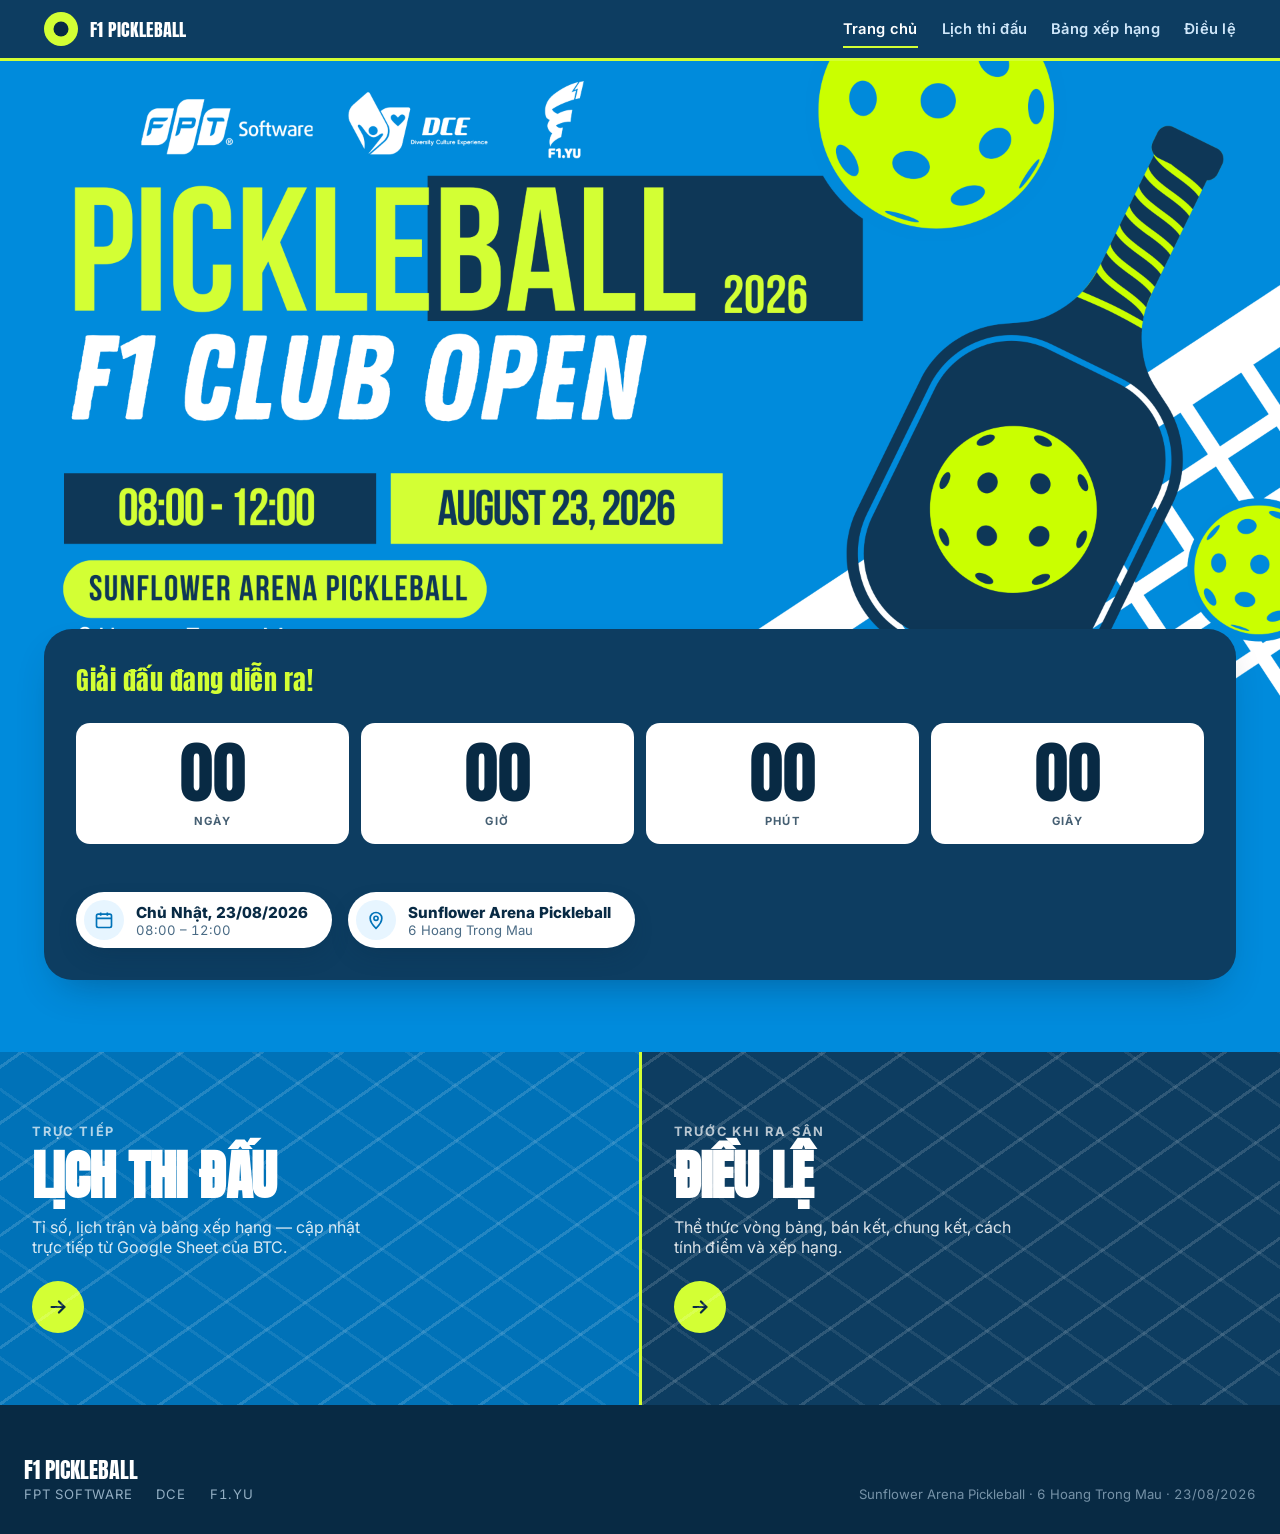
==== index.html @ dc8096a8 "Initial commit: Pickleball F1 Club Open 2026 site Static site with live schedule/standings pulled fr" ====
<!doctype html>
<html lang="vi">
<head>
<meta charset="UTF-8" />
<meta name="viewport" content="width=device-width, initial-scale=1" />
<title>Pickleball F1 Club Open 2026</title>
<meta name="description" content="Pickleball F1 Club Open 2026 — 23/08/2026, Sunflower Arena Pickleball. Xem lịch thi đấu, tỉ số trực tiếp và điều lệ giải đấu." />
<link rel="stylesheet" href="css/style.css" />
</head>
<body>
<!--
THESIS: The site is the poster's own scoreboard, not a brochure about it — extends the
poster's court grid, stenciled navy-on-lime type, and sky/navy/lime system.
OWN-WORLD: sky #008BDC, navy #0D3D61, lime #D3FF34, diagonal court texture, Anton display,
Inter body, tabular numerals on every score.
STORY: reader gets event + date + venue + countdown instantly, then one clear choice:
read the rules.
FIRST VIEWPORT: full-bleed real poster art, oversized navy-on-lime countdown block
overlapping it, venue pill row beneath.
FORM: sports-scoreboard system extending the pinned poster brief.
FINISH: unreviewed and undocumented is unfinished; this build ends with the finish
review, the verdict, DESIGN.md, and every shipping raster carrying its provenance.
-->

<header class="site-header">
  <div class="site-header__inner">
    <a class="brand" href="index.html">
      <span class="brand__mark">
        <svg viewBox="0 0 24 24" fill="currentColor"><circle cx="12" cy="12" r="9"/></svg>
      </span>
      F1 PICKLEBALL
    </a>
    <button class="nav__toggle" data-nav-toggle aria-expanded="false" aria-controls="site-nav" aria-label="Mở menu">
      <svg width="24" height="24" viewBox="0 0 24 24" fill="none" stroke="currentColor" stroke-width="2.2" stroke-linecap="round"><path d="M4 7h16M4 12h16M4 17h16"/></svg>
    </button>
    <nav class="nav" id="site-nav" aria-label="Điều hướng chính">
      <a class="nav__link" href="index.html" aria-current="page">Trang chủ</a>
      <a class="nav__link" href="schedule.html">Lịch thi đấu</a>
      <a class="nav__link" href="standings.html">Bảng xếp hạng</a>
      <a class="nav__link" href="rules.html">Điều lệ</a>
    </nav>
  </div>
</header>

<main>
  <section class="hero">
    <img class="hero__poster" src="assets/poster.png" alt="Poster Pickleball F1 Club Open 2026 — 23/08/2026, 08:00-12:00, Sunflower Arena Pickleball, 6 Hoang Trong Mau" />

    <div class="hero__below">
      <div class="countdown-block reveal" data-countdown>
        <div class="countdown-block__label" data-cd-label>Đếm ngược đến ngày thi đấu</div>
        <div class="countdown">
          <div class="countdown__unit"><div class="countdown__value" data-cd-days>00</div><div class="countdown__unit-label">Ngày</div></div>
          <div class="countdown__unit"><div class="countdown__value" data-cd-hours>00</div><div class="countdown__unit-label">Giờ</div></div>
          <div class="countdown__unit"><div class="countdown__value" data-cd-minutes>00</div><div class="countdown__unit-label">Phút</div></div>
          <div class="countdown__unit"><div class="countdown__value" data-cd-seconds>00</div><div class="countdown__unit-label">Giây</div></div>
        </div>

        <div class="event-facts">
          <div class="event-fact">
            <span class="event-fact__icon"><svg width="20" height="20" viewBox="0 0 24 24" fill="none" stroke="currentColor" stroke-width="2"><rect x="3" y="5" width="18" height="16" rx="2"/><path d="M8 3v4M16 3v4M3 10h18"/></svg></span>
            <span><div class="event-fact__title">Chủ Nhật, 23/08/2026</div><div class="event-fact__sub">08:00 – 12:00</div></span>
          </div>
          <div class="event-fact">
            <span class="event-fact__icon"><svg width="20" height="20" viewBox="0 0 24 24" fill="none" stroke="currentColor" stroke-width="2"><path d="M12 22s7-6.5 7-12a7 7 0 1 0-14 0c0 5.5 7 12 7 12Z"/><circle cx="12" cy="10" r="2.5"/></svg></span>
            <span><div class="event-fact__title">Sunflower Arena Pickleball</div><div class="event-fact__sub">6 Hoang Trong Mau</div></span>
          </div>
        </div>
      </div>
    </div>
  </section>

  <div class="split-band">
    <a class="split-tile split-tile--schedule court-texture" href="schedule.html">
      <div class="split-tile__eyebrow">Trực tiếp</div>
      <h2 class="split-tile__title">Lịch thi đấu</h2>
      <p class="split-tile__desc">Tỉ số, lịch trận và bảng xếp hạng — cập nhật trực tiếp từ Google Sheet của BTC.</p>
      <span class="split-tile__arrow"><svg width="22" height="22" viewBox="0 0 24 24" fill="none" stroke="currentColor" stroke-width="2.4" stroke-linecap="round"><path d="M5 12h14M13 6l6 6-6 6"/></svg></span>
    </a>
    <a class="split-tile split-tile--rules court-texture" href="rules.html">
      <div class="split-tile__eyebrow">Trước khi ra sân</div>
      <h2 class="split-tile__title">Điều lệ</h2>
      <p class="split-tile__desc">Thể thức vòng bảng, bán kết, chung kết, cách tính điểm và xếp hạng.</p>
      <span class="split-tile__arrow"><svg width="22" height="22" viewBox="0 0 24 24" fill="none" stroke="currentColor" stroke-width="2.4" stroke-linecap="round"><path d="M5 12h14M13 6l6 6-6 6"/></svg></span>
    </a>
  </div>
</main>

<footer class="site-footer">
  <div class="site-footer__inner">
    <div>
      <div class="site-footer__brand">F1 PICKLEBALL</div>
      <div class="site-footer__sponsors">
        <span>FPT Software</span>
        <span>DCE</span>
        <span>F1.YU</span>
      </div>
    </div>
    <div class="site-footer__meta">Sunflower Arena Pickleball · 6 Hoang Trong Mau · 23/08/2026</div>
  </div>
</footer>

<script src="js/nav.js"></script>
<script src="js/countdown.js"></script>
<script src="js/reveal.js"></script>
</body>
</html>
---- css/style.css ----
/*
  DESIGN CONTRACT
  THESIS: The site is the poster's own scoreboard, not a brochure about it — every page
  extends the poster's diagonal court grid, stenciled navy-on-lime type, and sky/navy/lime
  system instead of falling back to a generic event-landing card grid.
  OWN-WORLD: sky #008BDC fields, navy #0D3D61 panels/ink, lime #D3FF34 accent for scores,
  CTAs and rank highlights; diagonal court-line texture; condensed all-caps display type
  stenciled navy-on-lime like the poster's "BALL" treatment; Inter for body/data, tabular
  numerals on every score.
  STORY: visitor reads event + date + venue + countdown instantly, can read the real rules
  in plain structured language, can find their match and watch standings/bracket fill in.
  FIRST VIEWPORT: full-bleed sky hero built from the real poster art, oversized countdown
  block in navy-on-lime beneath it, venue pill, single primary CTA into the schedule.
  FORM: sports-scoreboard/court system extending the pinned poster brief (brand pinned by
  existing asset — no open world roll).
  FINISH: unreviewed and undocumented is unfinished; this build ends with the finish
  review, the verdict, DESIGN.md, and every shipping raster carrying its provenance.
*/

@import url('https://fonts.googleapis.com/css2?family=Anton&family=Inter:ital,wght@0,400;0,500;0,600;0,700;0,800;1,400&display=swap');

:root{
  /* ---- palette, sampled from poster.png ---- */
  --sky:        #008BDC;
  --sky-deep:   #0072B8;
  --navy:       #0D3D61;
  --navy-deep:  #082B4B;
  --navy-ink:   #082A44;
  --lime:       #D3FF34;
  --lime-deep:  #B8E01C;
  --white:      #FFFFFF;
  --sky-tint:   #E7F5FF;

  --ink-on-sky:  var(--navy-ink);
  --ink-on-navy: #CFE7FA;
  --ink-on-lime: var(--navy-ink);

  --danger: #FF5A5F;
  --win:    #37D67A;

  /* ---- type ---- */
  --font-display: 'Anton', 'Archivo Black', sans-serif;
  --font-body: 'Inter', system-ui, sans-serif;

  /* ---- scale ---- */
  --space-1: 0.25rem;
  --space-2: 0.5rem;
  --space-3: 0.75rem;
  --space-4: 1rem;
  --space-5: 1.5rem;
  --space-6: 2rem;
  --space-7: 3rem;
  --space-8: 4.5rem;
  --space-9: 7rem;

  --radius-s: 6px;
  --radius-m: 14px;
  --radius-l: 28px;

  --shadow-card: 0 18px 40px -18px rgba(8, 42, 68, 0.45);
  --shadow-pop:  0 10px 24px -8px rgba(8, 42, 68, 0.35);

  --ease-out-expo: cubic-bezier(0.16, 1, 0.3, 1);
}

*, *::before, *::after{ box-sizing: border-box; }
html{ scroll-behavior: smooth; overflow-x: hidden; }
body{
  margin: 0;
  font-family: var(--font-body);
  background: var(--sky);
  color: var(--ink-on-sky);
  -webkit-font-smoothing: antialiased;
  text-rendering: optimizeLegibility;
  overflow-x: hidden;
}
body{ font-variant-numeric: tabular-nums; }
img{ max-width: 100%; display: block; }
a{ color: inherit; }
h1,h2,h3,h4{ font-family: var(--font-display); text-transform: uppercase; letter-spacing: -0.01em; margin: 0; line-height: 1.08; }
p{ margin: 0; }
button, input{ font-family: inherit; }

::selection{ background: var(--lime); color: var(--navy-ink); }
:focus-visible{ outline: 3px solid var(--lime); outline-offset: 3px; border-radius: 4px; }

/* ---------------------------------- layout shell ---------------------------------- */
.site-header{
  position: sticky; top: 0; z-index: 40;
  background: var(--navy);
  border-bottom: 3px solid var(--lime);
}
.site-header__inner{
  max-width: 1240px; margin: 0 auto;
  display: flex; align-items: center; justify-content: space-between;
  padding: var(--space-3) var(--space-5);
  gap: var(--space-4);
}
.brand{
  display: flex; align-items: center; gap: var(--space-3);
  font-family: var(--font-display);
  color: var(--white);
  font-size: 1.15rem;
  letter-spacing: 0.01em;
  text-decoration: none;
}
.brand__mark{
  width: 34px; height: 34px; border-radius: 50%;
  background: var(--lime);
  display: grid; place-items: center;
  color: var(--navy-ink);
  font-size: 0.9rem;
}
.brand__mark svg{ width: 20px; height: 20px; }

.nav{ display: flex; align-items: center; gap: var(--space-5); }
.nav__link{
  color: var(--ink-on-navy);
  text-decoration: none;
  font-weight: 600;
  font-size: 0.92rem;
  letter-spacing: 0.02em;
  position: relative;
  padding: var(--space-2) 0;
}
.nav__link::after{
  content: ""; position: absolute; left: 0; right: 100%; bottom: -2px; height: 2px;
  background: var(--lime); transition: right 0.25s var(--ease-out-expo);
}
.nav__link:hover::after, .nav__link[aria-current="page"]::after{ right: 0; }
.nav__link[aria-current="page"]{ color: var(--white); }
.nav__admin{
  display: inline-flex; align-items: center; gap: var(--space-1);
  color: var(--lime);
  text-decoration: none;
  font-size: 0.82rem;
  font-weight: 700;
  letter-spacing: 0.04em;
  border: 1px solid rgba(211,255,52,0.4);
  padding: var(--space-1) var(--space-3);
  border-radius: 999px;
  background: rgba(211,255,52,0.06);
}
.nav__admin:hover{ background: rgba(211,255,52,0.16); }
.nav__toggle{
  display: none;
  background: transparent; border: none; color: var(--white); cursor: pointer;
  padding: var(--space-2); margin: calc(-1 * var(--space-2));
}
.nav__toggle svg{ display: block; }

.site-footer{
  background: var(--navy-ink);
  color: var(--ink-on-navy);
  padding: var(--space-7) var(--space-5) var(--space-6);
}
.site-footer__inner{
  max-width: 1240px; margin: 0 auto;
  display: flex; flex-wrap: wrap; gap: var(--space-6);
  justify-content: space-between;
  align-items: flex-end;
}
.site-footer__brand{ font-family: var(--font-display); color: var(--white); font-size: 1.4rem; }
.site-footer__sponsors{
  display: flex; gap: var(--space-5); flex-wrap: wrap;
  font-size: 0.82rem; letter-spacing: 0.06em; text-transform: uppercase;
  color: rgba(207,231,250,0.7);
}
.site-footer__meta{ font-size: 0.82rem; color: rgba(207,231,250,0.55); margin-top: var(--space-5); }

main{ display: block; }

/* ---------------------------------- court texture ---------------------------------- */
.court-texture{
  position: relative;
  overflow: hidden;
}
.court-texture::before{
  content: "";
  position: absolute; inset: -20% -10%;
  background-image: repeating-linear-gradient(
    -35deg,
    rgba(255,255,255,0.14) 0px, rgba(255,255,255,0.14) 3px,
    transparent 3px, transparent 46px
  );
  pointer-events: none;
}

/* ---------------------------------- buttons ---------------------------------- */
.btn{
  display: inline-flex; align-items: center; justify-content: center; gap: var(--space-2);
  font-family: var(--font-display);
  letter-spacing: 0.02em;
  font-size: 1rem;
  padding: var(--space-3) var(--space-6);
  border-radius: var(--radius-s);
  border: none;
  cursor: pointer;
  text-decoration: none;
  transition: transform 0.18s var(--ease-out-expo), box-shadow 0.18s var(--ease-out-expo), background 0.18s;
}
.btn:active{ transform: translateY(1px); }
.btn--lime{ background: var(--lime); color: var(--navy-ink); box-shadow: var(--shadow-pop); }
.btn--lime:hover{ background: var(--lime-deep); transform: translateY(-2px); box-shadow: 0 16px 28px -10px rgba(8,42,68,0.5); }
.btn--navy{ background: var(--navy); color: var(--white); }
.btn--navy:hover{ background: var(--navy-deep); transform: translateY(-2px); }
.btn--ghost{ background: transparent; color: var(--navy); border: 2px solid var(--navy); }
.btn--ghost:hover{ background: var(--navy); color: var(--white); }
.btn--sm{ padding: var(--space-2) var(--space-4); font-size: 0.85rem; }
.btn:disabled{ opacity: 0.4; cursor: not-allowed; transform: none !important; box-shadow: none !important; }

/* ---------------------------------- hero ---------------------------------- */
.hero{ background: var(--sky); padding-bottom: var(--space-8); }
.hero__poster{
  display: block; width: 100%;
}
.hero__below{
  max-width: 1240px; margin: 0 auto; padding: 0 var(--space-5);
  margin-top: calc(-1 * var(--space-8));
  position: relative; z-index: 5;
}

.countdown-block{
  background: var(--navy);
  border-radius: var(--radius-l);
  box-shadow: var(--shadow-card);
  padding: var(--space-6) var(--space-6);
  display: grid;
  gap: var(--space-5);
}
.countdown-block__label{
  color: var(--lime);
  font-family: var(--font-display);
  font-size: clamp(1.1rem, 2vw, 1.6rem);
  letter-spacing: 0.02em;
}
.countdown{
  display: grid;
  grid-template-columns: repeat(4, 1fr);
  gap: var(--space-3);
}
.countdown__unit{
  background: var(--lime);
  color: var(--navy-ink);
  border-radius: var(--radius-m);
  padding: var(--space-4) var(--space-2);
  text-align: center;
}
.countdown__value{
  font-family: var(--font-display);
  font-size: clamp(2.2rem, 6vw, 4.2rem);
  line-height: 1;
  font-variant-numeric: tabular-nums;
}
.countdown__unit-label{
  font-size: 0.7rem;
  letter-spacing: 0.12em;
  text-transform: uppercase;
  font-weight: 700;
  margin-top: var(--space-2);
  opacity: 0.75;
}
.countdown--done .countdown__unit{ background: var(--white); }

.event-facts{
  display: flex; flex-wrap: wrap; gap: var(--space-4);
  margin-top: var(--space-5);
}
.event-fact{
  display: flex; align-items: center; gap: var(--space-3);
  background: var(--white);
  border-radius: 999px;
  padding: var(--space-2) var(--space-5) var(--space-2) var(--space-2);
  box-shadow: var(--shadow-pop);
}
.event-fact__icon{
  width: 40px; height: 40px; border-radius: 50%;
  background: var(--sky-tint);
  color: var(--sky-deep);
  display: grid; place-items: center;
  flex-shrink: 0;
}
.event-fact__icon svg{ width: 20px; height: 20px; }
.event-fact__title{ font-weight: 800; font-size: 0.95rem; color: var(--navy-ink); }
.event-fact__sub{ font-size: 0.82rem; color: #4A6B85; }

/* ---------------------------------- split CTA band ---------------------------------- */
.split-band{
  display: grid; grid-template-columns: 1fr 1fr;
  gap: 3px;
  background: var(--lime);
}
.split-tile{
  position: relative;
  padding: var(--space-8) var(--space-6);
  min-height: 320px;
  display: flex; flex-direction: column; justify-content: flex-end;
  text-decoration: none;
  overflow: hidden;
  isolation: isolate;
}
.split-tile--rules{ background: var(--navy); color: var(--white); }
.split-tile--schedule{ background: var(--sky-deep); color: var(--white); }
.split-tile::after{
  content: "";
  position: absolute; inset: -20% -10%; z-index: -1;
  background-image: repeating-linear-gradient(35deg, rgba(255,255,255,0.08) 0 3px, transparent 3px 44px);
}
.split-tile__eyebrow{ font-size: 0.8rem; letter-spacing: 0.14em; text-transform: uppercase; opacity: 0.7; margin-bottom: var(--space-2); font-weight: 700; }
.split-tile__title{ font-size: clamp(2rem, 4.2vw, 3.4rem); }
.split-tile__desc{ font-family: var(--font-body); font-size: 1rem; opacity: 0.85; margin-top: var(--space-3); max-width: 34ch; }
.split-tile__arrow{
  margin-top: var(--space-5);
  width: 52px; height: 52px; border-radius: 50%;
  background: var(--lime); color: var(--navy-ink);
  display: grid; place-items: center;
  transition: transform 0.25s var(--ease-out-expo);
}
.split-tile:hover .split-tile__arrow{ transform: translateX(8px); }

/* ---------------------------------- generic section ---------------------------------- */
.section{ max-width: 1240px; margin: 0 auto; padding: var(--space-8) var(--space-5); }
.section--tight{ padding-top: var(--space-6); padding-bottom: var(--space-6); }
.section__kicker{ display:none; } /* kickers are refused; keep selector for legacy safety, unused */
.section-title{ font-size: clamp(1.8rem, 3.4vw, 2.8rem); color: var(--navy); }
.section-lede{ font-family: var(--font-body); font-size: 1.05rem; color: #3E5C74; max-width: 62ch; margin-top: var(--space-3); }

/* ---------------------------------- rules page ---------------------------------- */
.rules-hero{ background: var(--navy); color: var(--white); padding: var(--space-8) var(--space-5) var(--space-7); }
.rules-hero__inner{ max-width: 900px; margin: 0 auto; }
.rules-hero .section-title{ color: var(--white); }
.rules-hero .section-lede{ color: var(--ink-on-navy); }

.rules-body{ max-width: 760px; margin: 0 auto; padding: var(--space-7) var(--space-5) var(--space-9); background: var(--white); }
.rules-body h2{
  font-size: 1.5rem; color: var(--navy);
  margin-top: var(--space-8);
  padding-bottom: var(--space-3);
  border-bottom: 3px solid var(--lime);
}
.rules-body h2:first-child{ margin-top: 0; }
.rules-body ol, .rules-body ul{ padding-left: 1.3em; display: grid; gap: var(--space-3); margin: var(--space-5) 0 0; }
.rules-body li{ line-height: 1.6; font-size: 1.02rem; color: #253746; }
.rules-body li::marker{ color: var(--sky-deep); font-weight: 700; }
.rules-body strong{ color: var(--navy); }

.rule-callout{
  background: var(--navy);
  color: var(--white);
  border-radius: var(--radius-m);
  padding: var(--space-5) var(--space-6);
  margin: var(--space-6) 0;
  display: grid; gap: var(--space-2);
  position: relative;
}
.rule-callout::before{
  content: "";
  position: absolute; left: 0; top: var(--space-5); bottom: var(--space-5); width: 6px;
  background: var(--lime); border-radius: 4px;
}
.rule-callout p{ font-size: 1.05rem; line-height: 1.55; padding-left: var(--space-4); }
.rule-callout strong{ color: var(--lime); }

.format-grid{
  display: grid; grid-template-columns: repeat(2, 1fr); gap: var(--space-4);
  margin-top: var(--space-5);
}
.format-stat{
  background: var(--sky-tint);
  border-radius: var(--radius-m);
  padding: var(--space-5);
}
.format-stat__value{ font-family: var(--font-display); font-size: 1.9rem; color: var(--navy); }
.format-stat__label{ font-size: 0.85rem; color: #4A6B85; margin-top: var(--space-1); }

/* ---------------------------------- schedule page ---------------------------------- */
.schedule-hero{ background: var(--navy); padding: var(--space-7) var(--space-5) var(--space-6); }
.schedule-hero .section-title{ color: var(--white); }
.schedule-hero__inner{ max-width: 1240px; margin: 0 auto; }

.tabbar{
  display: flex;
  margin-top: var(--space-5);
  gap: var(--space-2);
  max-width: 100%;
  overflow-x: auto;
  -webkit-overflow-scrolling: touch;
}
.tabbar__btn{
  border: 1.5px solid rgba(255,255,255,0.18); background: transparent; color: var(--ink-on-navy);
  font-family: var(--font-display); letter-spacing: 0.02em;
  font-size: 0.95rem;
  white-space: nowrap; flex: 0 0 auto;
  padding: var(--space-3) var(--space-6);
  border-radius: 999px; cursor: pointer;
  transition: background 0.2s, color 0.2s, border-color 0.2s;
}
.tabbar__btn[aria-selected="true"]{ background: var(--lime); color: var(--navy-ink); border-color: var(--lime); }

.category-panel{ display: none; }
.category-panel[data-active="true"]{ display: block; }

.admin-strip{
  max-width: 1240px; margin: 0 auto; padding: var(--space-4) var(--space-5) 0;
  display: flex; justify-content: flex-end;
}
.admin-strip[hidden]{ display: none; }
.admin-pill{
  display: inline-flex; align-items: center; gap: var(--space-2);
  background: var(--lime); color: var(--navy-ink);
  border-radius: 999px; padding: var(--space-2) var(--space-4);
  font-size: 0.82rem; font-weight: 800; letter-spacing: 0.04em;
}
.admin-pill__dot{ width: 8px; height: 8px; border-radius: 50%; background: var(--win); }

.stage{ padding: var(--space-7) var(--space-5); max-width: 1240px; margin: 0 auto; }
.stage__head{ display: flex; align-items: baseline; justify-content: space-between; gap: var(--space-4); flex-wrap: wrap; margin-bottom: var(--space-5); }
.stage__title{ font-size: clamp(1.5rem, 2.6vw, 2.1rem); color: var(--navy); }
.stage__progress{ font-size: 0.9rem; color: #4A6B85; font-weight: 600; }

.round-group{ margin-top: var(--space-6); }
.round-group__label{
  font-family: var(--font-display);
  font-size: 0.95rem;
  color: var(--sky-deep);
  letter-spacing: 0.04em;
  margin-bottom: var(--space-3);
}
.match-list{ display: grid; gap: var(--space-3); grid-template-columns: 1fr; }
@media (min-width: 700px){
  .match-list{ grid-template-columns: repeat(2, 1fr); }
}

/* match card — stacked rows (mobile-first, matches PPA Tour results pattern) */
.match-card{
  background: var(--white);
  border-radius: var(--radius-m);
  padding: var(--space-4);
  box-shadow: 0 4px 16px -8px rgba(8,42,68,0.18);
  border: 2px solid transparent;
}
.match-card[data-status="completed"]{ border-color: rgba(211,255,52,0.55); }
.match-card__head{ display: flex; justify-content: flex-end; margin-bottom: var(--space-3); }
.match-card__badge{
  font-size: 0.7rem; font-weight: 800; letter-spacing: 0.03em;
  padding: 3px 10px; border-radius: 999px;
  background: #EEF3F7; color: #7C93A6;
}
.match-card__badge--completed{ background: rgba(55,214,122,0.16); color: #1D9C58; }
.match-card__badge--scheduled{ background: rgba(0,139,220,0.14); color: var(--sky-deep); }

.match-row{
  display: flex; align-items: center; gap: var(--space-3);
  padding: var(--space-2) var(--space-3);
  border-radius: var(--radius-s);
}
.match-row + .match-row{ margin-top: var(--space-1); }
.match-row--winner{ background: rgba(211,255,52,0.2); }
.match-row__badge{
  width: 30px; height: 30px; border-radius: 50%;
  background: var(--sky-tint); color: var(--sky-deep);
  display: grid; place-items: center; font-family: var(--font-display); font-size: 0.72rem;
  flex-shrink: 0;
}
.match-row__name{ flex: 1; min-width: 0; }
.match-row__code{ font-weight: 800; color: var(--navy-ink); font-size: 0.95rem; }
.match-row__players{ font-family: var(--font-body); font-weight: 600; font-size: 0.76rem; color: #7C93A6; margin-top: 1px; overflow-wrap: anywhere; }
.match-row__score{ flex-shrink: 0; }

.score-box{
  min-width: 2.5rem; height: 2.5rem; padding: 0 var(--space-2);
  display: inline-flex; align-items: center; justify-content: center;
  font-family: var(--font-body); font-weight: 800; font-size: 1.15rem;
  color: var(--navy-ink); font-variant-numeric: tabular-nums;
  background: var(--white);
  border: 1.5px solid #E2E8F0; border-radius: 10px;
  box-shadow: 0 1px 2px rgba(15,23,42,0.04);
}
.match-row--winner .score-box{ border-color: rgba(211,255,52,0.7); background: var(--white); }
.score-box--dash{ color: #CBD5E1; border-style: dashed; font-weight: 600; }

.match-card__foot{
  display: flex; align-items: center; gap: var(--space-2);
  margin-top: var(--space-3); padding-top: var(--space-3);
  border-top: 1px solid #EEF3F7;
  font-size: 0.78rem; color: #94A3B8; font-weight: 600;
}

.schedule-status{ font-size: 0.85rem; color: var(--ink-on-navy); margin-top: var(--space-3); }

/* search */
.schedule-search{
  display: flex; align-items: center; gap: var(--space-2);
  background: var(--white); border-radius: 999px;
  padding: var(--space-2) var(--space-4);
  margin-top: var(--space-5);
  max-width: 420px;
  box-shadow: var(--shadow-pop);
}
.schedule-search svg{ flex-shrink: 0; color: #94A3B8; }
.schedule-search input{
  border: none; outline: none; flex: 1; min-width: 0;
  font-family: var(--font-body); font-size: 0.95rem; color: var(--navy-ink);
  background: transparent;
}
.schedule-search input::placeholder{ color: #B9C9D6; }
.round-group[hidden]{ display: none; }
.match-card[hidden]{ display: none; }
.match-empty{
  text-align: center; padding: var(--space-8) var(--space-5);
  background: var(--white); border-radius: var(--radius-m);
  box-shadow: 0 4px 16px -8px rgba(8,42,68,0.18);
  margin-top: var(--space-4);
}
.match-empty[hidden]{ display: none; }
.match-empty__title{ font-family: var(--font-display); font-size: 1.1rem; color: var(--navy); text-transform: none; }
.match-empty__sub{ font-family: var(--font-body); font-size: 0.9rem; color: #7C93A6; margin-top: var(--space-2); }
.match-score-input{
  width: 3.25rem; height: 2.75rem; padding: 0 var(--space-1);
  text-align: center;
  font-family: var(--font-body); font-weight: 800; font-size: 1.3rem;
  color: var(--navy-ink); font-variant-numeric: tabular-nums;
  background: var(--white);
  border: 1.5px solid #E2E8F0; border-radius: 10px;
  box-shadow: 0 1px 2px rgba(15,23,42,0.04);
  transition: border-color 0.15s ease, box-shadow 0.15s ease;
  -moz-appearance: textfield;
}
.match-score-input::-webkit-outer-spin-button,
.match-score-input::-webkit-inner-spin-button{ -webkit-appearance: none; margin: 0; }
.match-score-input::placeholder{ color: #CBD5E1; font-weight: 700; }
.match-score-input:hover{ border-color: #CBD5E1; }
.match-score-input:focus{
  outline: none;
  border-color: var(--sky);
  box-shadow: 0 0 0 3px rgba(0,139,220,0.16), 0 1px 2px rgba(15,23,42,0.04);
}
.match-card__save{ grid-column: 1 / -1; justify-self: end; margin-top: var(--space-2); }

/* ranking board */
.table-scroll{
  width: 100%; overflow-x: auto; -webkit-overflow-scrolling: touch;
  border-radius: var(--radius-m); box-shadow: var(--shadow-card);
}
.ranking-table{
  width: 100%; min-width: 640px; border-collapse: collapse;
  background: var(--white);
}
.ranking-table th{
  text-align: left; font-size: 0.72rem; letter-spacing: 0.08em; text-transform: uppercase;
  color: #7C93A6; padding: var(--space-3) var(--space-4); background: var(--sky-tint);
}
.ranking-table td{ padding: var(--space-3) var(--space-4); border-top: 1px solid #EEF3F7; font-weight: 600; color: var(--navy-ink); }
.ranking-table tr[data-top4="true"] td{ background: rgba(211,255,52,0.16); }
.ranking-table tr[data-top4="true"] td:first-child{ position: relative; }
.rank-badge{
  display: inline-flex; align-items: center; justify-content: center;
  width: 26px; height: 26px; border-radius: 50%;
  font-family: var(--font-display); font-size: 0.85rem;
  background: #DCE7EF; color: #4A6B85;
}
tr[data-top4="true"] .rank-badge{ background: var(--navy); color: var(--lime); }
.tie-flag{
  display: inline-flex; align-items: center; gap: 4px;
  font-size: 0.72rem; font-weight: 800; color: #B8860B;
  background: #FFF6DD; border-radius: 999px; padding: 2px 8px; margin-left: var(--space-2);
}
.rr-hint{ font-size: 0.82rem; color: #7C93A6; margin-top: var(--space-3); }

/* bracket */
.bracket{ display: flex; gap: var(--space-6); align-items: center; overflow-x: auto; padding: var(--space-4) 0; }
.bracket__col{ display: flex; flex-direction: column; gap: var(--space-6); min-width: 220px; }
.bracket__col--final{ justify-content: center; }
.bracket-slot{
  background: var(--white); border-radius: var(--radius-s);
  box-shadow: 0 4px 14px -8px rgba(8,42,68,0.2);
  position: relative;
}
.bracket-slot__team{
  display: flex; justify-content: space-between; align-items: center;
  padding: var(--space-3) var(--space-4);
  font-weight: 700; font-size: 0.92rem; color: var(--navy-ink);
  border-bottom: 1px solid #EEF3F7;
}
.bracket-slot__team:last-child{ border-bottom: none; }
.bracket-slot__team[data-winner="true"]{ background: rgba(211,255,52,0.22); }
.bracket-slot__team[data-empty="true"]{ color: #B9C9D6; font-weight: 500; }
.bracket-slot__score{
  font-family: var(--font-body); font-weight: 800; font-variant-numeric: tabular-nums;
  color: var(--navy-ink);
  min-width: 2rem; height: 2rem; padding: 0 6px;
  display: inline-flex; align-items: center; justify-content: center;
  background: var(--sky-tint); border-radius: 8px; font-size: 0.95rem;
}
.bracket-connector{
  position: absolute; right: -1.5rem; top: 50%; width: 1.5rem; height: 2px; background: #CFE3F0;
}
.bracket__col--sf .bracket-slot::after{
  content: ""; position: absolute; right: -1.75rem; top: 50%; width: 1.75rem; height: 2px; background: #CFE3F0;
}
.bracket-title{ font-family: var(--font-display); font-size: 0.85rem; color: var(--sky-deep); letter-spacing: 0.04em; margin-bottom: var(--space-3); text-align: center; }
.bracket-champion{
  margin-top: var(--space-4);
  background: var(--navy); color: var(--white);
  border-radius: var(--radius-m); padding: var(--space-5);
  text-align: center;
}
.bracket-champion__label{ font-size: 0.8rem; color: var(--lime); letter-spacing: 0.08em; text-transform: uppercase; font-weight: 700; }
.bracket-champion__name{ font-family: var(--font-display); font-size: 1.6rem; margin-top: var(--space-2); }

.locked-note{
  display: flex; align-items: center; gap: var(--space-3);
  background: var(--sky-tint); border-radius: var(--radius-m);
  padding: var(--space-4) var(--space-5); color: #3E5C74; font-size: 0.92rem;
  margin-top: var(--space-4);
}
.locked-note svg{ flex-shrink: 0; color: var(--sky-deep); }

/* admin controls */
.admin-action{
  margin-top: var(--space-5);
  display: flex; align-items: center; gap: var(--space-4); flex-wrap: wrap;
  background: var(--navy); border-radius: var(--radius-m); padding: var(--space-5);
}
.admin-action__copy{ color: var(--ink-on-navy); font-size: 0.9rem; flex: 1; min-width: 220px; }
.admin-action__copy strong{ color: var(--white); }

/* ---------------------------------- login modal ---------------------------------- */
.modal-overlay{
  position: fixed; inset: 0; background: rgba(8,42,68,0.68);
  display: none; align-items: center; justify-content: center; z-index: 100;
  padding: var(--space-5);
}
.modal-overlay[data-open="true"]{ display: flex; }
.modal{
  background: var(--white); border-radius: var(--radius-l);
  width: 100%; max-width: 380px;
  padding: var(--space-6);
  box-shadow: var(--shadow-card);
  animation: modal-in 0.28s var(--ease-out-expo);
}
@keyframes modal-in{ from{ opacity: 0; transform: translateY(12px) scale(0.98); } to{ opacity: 1; transform: none; } }
.modal h2{ font-size: 1.5rem; color: var(--navy); }
.modal p{ color: #4A6B85; font-size: 0.9rem; margin-top: var(--space-2); }
.modal form{ margin-top: var(--space-5); display: grid; gap: var(--space-3); }
.modal label{ font-size: 0.82rem; font-weight: 700; color: var(--navy-ink); }
.modal input[type="password"]{
  width: 100%; padding: var(--space-3) var(--space-4);
  border: 2px solid #DCE7EF; border-radius: var(--radius-s);
  font-size: 1rem;
}
.modal input[type="password"]:focus{ border-color: var(--sky); }
.modal__error{ color: var(--danger); font-size: 0.85rem; font-weight: 600; display: none; }
.modal__error[data-show="true"]{ display: block; }
.modal__actions{ display: flex; gap: var(--space-3); margin-top: var(--space-2); }
.modal__close{
  position: absolute; top: var(--space-4); right: var(--space-4);
  background: none; border: none; cursor: pointer; color: #9AAEC0; padding: var(--space-2);
}
.modal{ position: relative; }

/* ---------------------------------- roster / players ---------------------------------- */
.roster-hero{ background: var(--navy); padding: var(--space-7) var(--space-5) var(--space-6); }
.roster-hero .section-title{ color: var(--white); }
.roster-hero__inner{ max-width: 1240px; margin: 0 auto; }

.pair-list{
  max-width: 1240px; margin: 0 auto; padding: var(--space-7) var(--space-5) var(--space-9);
  display: grid; grid-template-columns: repeat(auto-fill, minmax(340px, 1fr)); gap: var(--space-3);
}
.pair-row{
  background: var(--white);
  border-radius: var(--radius-m);
  padding: var(--space-3) var(--space-4);
  box-shadow: 0 4px 16px -8px rgba(8,42,68,0.18);
  display: flex; align-items: center; gap: var(--space-3);
}
.pair-row__avatars{ display: flex; flex-shrink: 0; }
.pair-row__avatars .player-avatar:last-child{ margin-left: -14px; border: 2px solid var(--white); }
.pair-row__body{ flex: 1; min-width: 0; }
.pair-row__names{ font-weight: 800; color: var(--navy-ink); font-size: 0.95rem; }
.pair-row__sep{ color: #B9C9D6; font-weight: 400; margin: 0 2px; }
.pair-row__seed{
  flex-shrink: 0;
  font-family: var(--font-display); font-size: 0.8rem; color: #7C93A6;
  background: var(--sky-tint); border-radius: 999px; padding: 3px 10px;
}

.player-card__top{ display: flex; align-items: center; gap: var(--space-4); }
.player-avatar{
  position: relative;
  width: 64px; height: 64px; border-radius: 50%; flex-shrink: 0;
  background: var(--sky-tint); color: var(--sky-deep);
  display: grid; place-items: center; overflow: hidden;
  font-family: var(--font-display); font-size: 1.3rem;
}
.player-avatar--sm{ width: 40px; height: 40px; font-size: 0.9rem; z-index: 1; }
.player-avatar--sm .player-avatar__upload{ font-size: 0.42rem; }
.player-avatar--partner{ background: #FFF6DD; color: #A97A00; z-index: 0; }
.player-avatar img{ width: 100%; height: 100%; object-fit: cover; }
.player-avatar__upload{
  position: absolute; inset: 0;
  background: rgba(8,42,68,0.72);
  color: var(--lime);
  display: flex; align-items: center; justify-content: center;
  font-size: 0.6rem; font-weight: 800; letter-spacing: 0.03em; text-transform: uppercase;
  text-align: center; line-height: 1.2; padding: var(--space-1);
  cursor: pointer; opacity: 0; transition: opacity 0.2s;
}
.player-avatar:hover .player-avatar__upload,
.player-avatar__upload:focus-within{ opacity: 1; }
.player-avatar__upload input{
  position: absolute; inset: 0; opacity: 0; cursor: pointer;
}
.player-card__name{ font-weight: 800; color: var(--navy-ink); font-size: 1rem; line-height: 1.3; }
.player-card__account{ font-size: 0.82rem; color: #7C93A6; margin-top: 2px; }
.player-card__meta{ display: flex; flex-wrap: wrap; gap: var(--space-2); }
.player-tag{
  display: inline-flex; align-items: center; gap: 4px;
  background: var(--sky-tint); color: var(--sky-deep);
  border-radius: 999px; padding: 3px 10px; font-size: 0.76rem; font-weight: 700;
}
.player-tag--partner{ background: #FFF6DD; color: #A97A00; }
.roster-empty{
  max-width: 1240px; margin: 0 auto; padding: var(--space-7) var(--space-5);
  color: var(--ink-on-sky);
}

/* ---------------------------------- utility ---------------------------------- */
.visually-hidden{
  position: absolute; width: 1px; height: 1px; overflow: hidden;
  clip: rect(0,0,0,0); white-space: nowrap;
}
.reveal{ opacity: 0; transform: translateY(18px); transition: opacity 0.6s var(--ease-out-expo), transform 0.6s var(--ease-out-expo); }
.reveal[data-visible="true"]{ opacity: 1; transform: none; }
@media (prefers-reduced-motion: reduce){
  .reveal{ opacity: 1; transform: none; transition: none; }
}

/* ---------------------------------- responsive ---------------------------------- */
@media (max-width: 860px){
  .nav__toggle{ display: inline-flex; }
  .nav{
    display: none;
    position: absolute; top: 100%; left: 0; right: 0;
    flex-direction: column; align-items: stretch;
    gap: var(--space-1);
    background: var(--navy);
    border-bottom: 3px solid var(--lime);
    box-shadow: var(--shadow-card);
    padding: var(--space-3) var(--space-5) var(--space-5);
  }
  .nav[data-open="true"]{ display: flex; }
  .nav__link{ padding: var(--space-3) 0; border-bottom: 1px solid rgba(255,255,255,0.08); }
  .nav__link::after{ display: none; }
  .nav__admin{ align-self: flex-start; margin-top: var(--space-3); }
  .split-band{ grid-template-columns: 1fr; }
  .format-grid{ grid-template-columns: 1fr; }
  .countdown{ grid-template-columns: repeat(2, 1fr); }
  .event-facts{ flex-direction: column; align-items: stretch; }
  .site-footer__inner{ flex-direction: column; align-items: flex-start; }
}
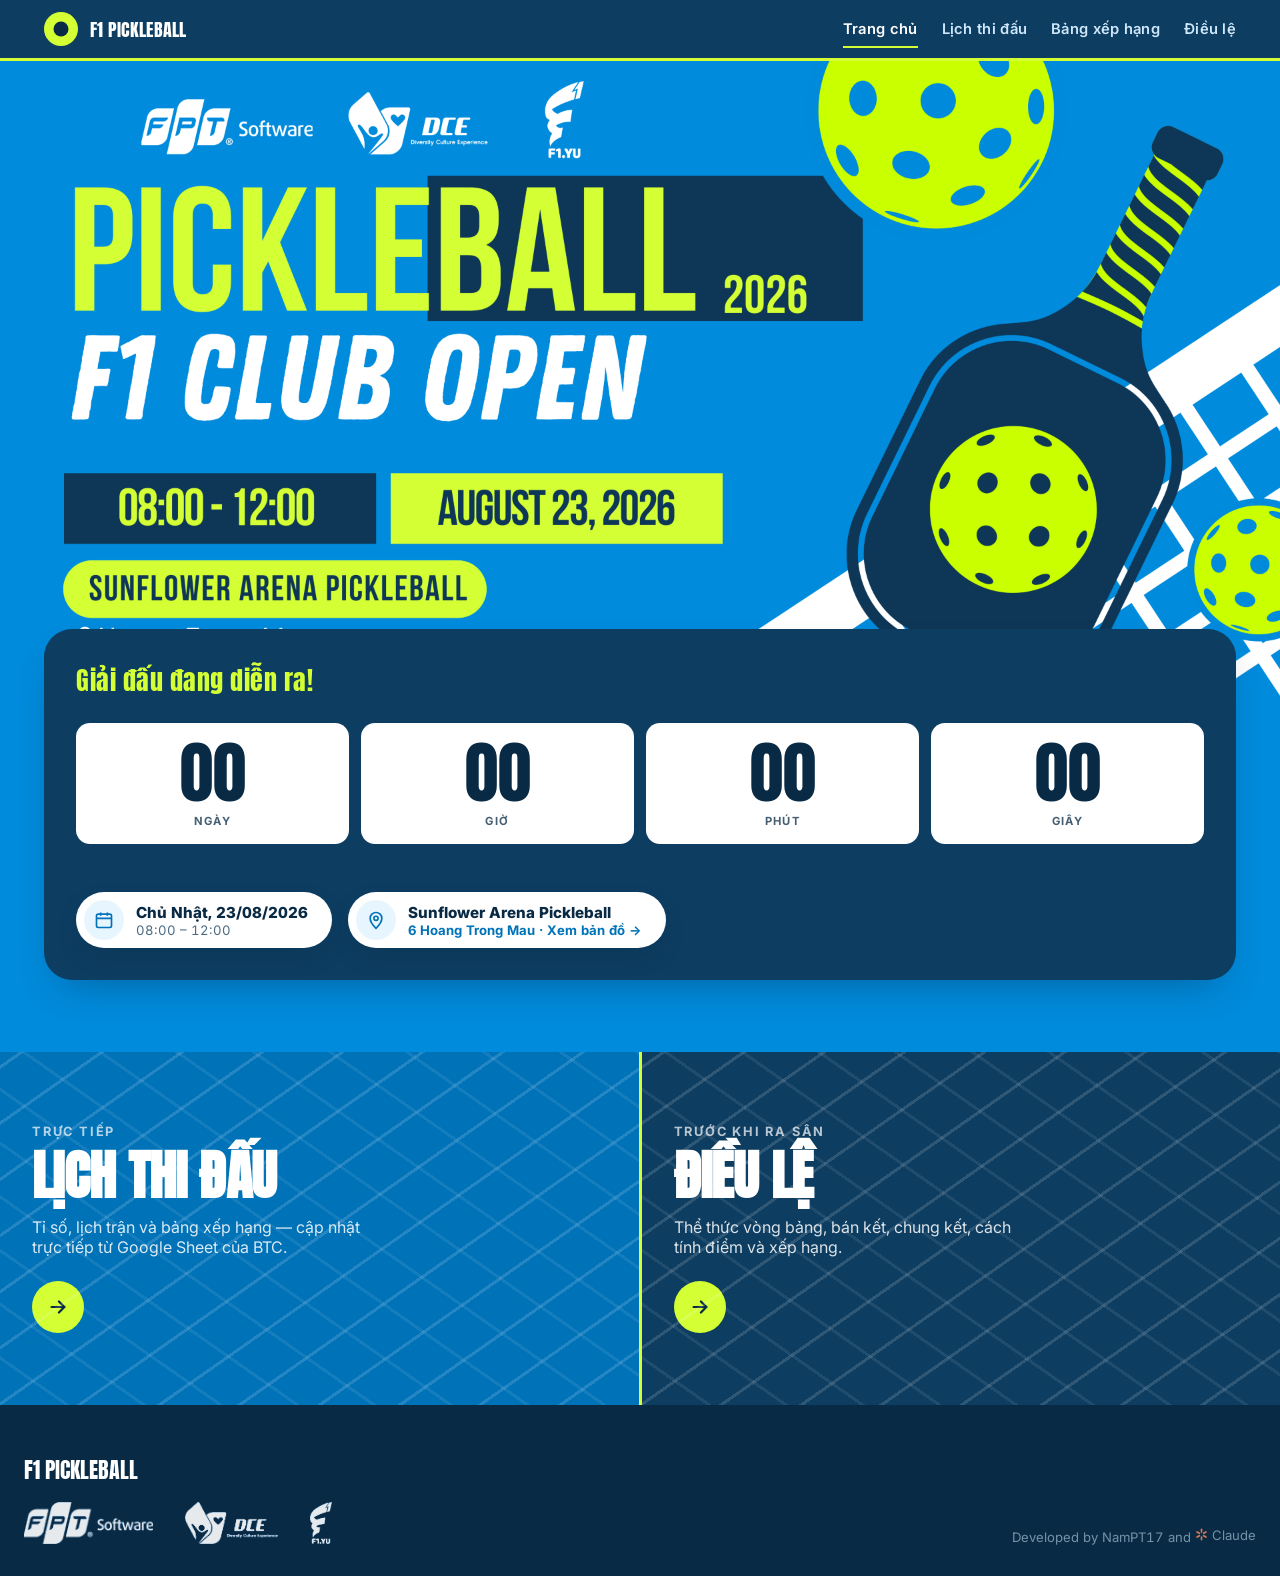
==== commit 3cf832f2: "Add standings page, champion banner, footer logos, and layout polish - Split standings into its own " ====
--- a/index.html
+++ b/index.html
@@ -42,6 +42,8 @@
   </div>
 </header>
 
+<div id="champion-banner-root"></div>
+
 <main>
   <section class="hero">
     <img class="hero__poster" src="assets/poster.png" alt="Poster Pickleball F1 Club Open 2026 — 23/08/2026, 08:00-12:00, Sunflower Arena Pickleball, 6 Hoang Trong Mau" />
@@ -61,10 +63,10 @@
             <span class="event-fact__icon"><svg width="20" height="20" viewBox="0 0 24 24" fill="none" stroke="currentColor" stroke-width="2"><rect x="3" y="5" width="18" height="16" rx="2"/><path d="M8 3v4M16 3v4M3 10h18"/></svg></span>
             <span><div class="event-fact__title">Chủ Nhật, 23/08/2026</div><div class="event-fact__sub">08:00 – 12:00</div></span>
           </div>
-          <div class="event-fact">
+          <a class="event-fact event-fact--link" href="https://maps.app.goo.gl/c6wUJUj2LhhoGPs6A" target="_blank" rel="noopener">
             <span class="event-fact__icon"><svg width="20" height="20" viewBox="0 0 24 24" fill="none" stroke="currentColor" stroke-width="2"><path d="M12 22s7-6.5 7-12a7 7 0 1 0-14 0c0 5.5 7 12 7 12Z"/><circle cx="12" cy="10" r="2.5"/></svg></span>
-            <span><div class="event-fact__title">Sunflower Arena Pickleball</div><div class="event-fact__sub">6 Hoang Trong Mau</div></span>
-          </div>
+            <span><div class="event-fact__title">Sunflower Arena Pickleball</div><div class="event-fact__sub">6 Hoang Trong Mau · Xem bản đồ →</div></span>
+          </a>
         </div>
       </div>
     </div>
@@ -91,17 +93,19 @@
     <div>
       <div class="site-footer__brand">F1 PICKLEBALL</div>
       <div class="site-footer__sponsors">
-        <span>FPT Software</span>
-        <span>DCE</span>
-        <span>F1.YU</span>
+        <img class="sponsor-logo" src="assets/logos/fpt-software.png" alt="FPT Software" />
+        <img class="sponsor-logo" src="assets/logos/dce.png" alt="DCE — Diversity Culture Experience" />
+        <img class="sponsor-logo" src="assets/logos/f1-yu.png" alt="F1.YU" />
       </div>
     </div>
-    <div class="site-footer__meta">Sunflower Arena Pickleball · 6 Hoang Trong Mau · 23/08/2026</div>
+    <a class="site-footer__meta site-footer__meta--link" href="https://github.com/ptnam0700/f1-pickleball-2308" target="_blank" rel="noopener">Developed by NamPT17 and <span class="claude-mark"><svg viewBox="0 0 24 24" fill="currentColor" aria-hidden="true"><g><rect x="10.5" y="1" width="3" height="8" rx="1.5"/><rect x="10.5" y="1" width="3" height="8" rx="1.5" transform="rotate(60 12 12)"/><rect x="10.5" y="1" width="3" height="8" rx="1.5" transform="rotate(120 12 12)"/><rect x="10.5" y="1" width="3" height="8" rx="1.5" transform="rotate(180 12 12)"/><rect x="10.5" y="1" width="3" height="8" rx="1.5" transform="rotate(240 12 12)"/><rect x="10.5" y="1" width="3" height="8" rx="1.5" transform="rotate(300 12 12)"/></g></svg>Claude</span></a>
   </div>
 </footer>
 
 <script src="js/nav.js"></script>
 <script src="js/countdown.js"></script>
 <script src="js/reveal.js"></script>
+<script src="js/sheet-data.js"></script>
+<script src="js/champion.js"></script>
 </body>
 </html>
--- a/css/style.css
+++ b/css/style.css
@@ -160,13 +160,18 @@
   justify-content: space-between;
   align-items: flex-end;
 }
-.site-footer__brand{ font-family: var(--font-display); color: var(--white); font-size: 1.4rem; }
+.site-footer__brand{ font-family: var(--font-display); color: var(--white); font-size: 1.4rem; margin-bottom: var(--space-4); }
 .site-footer__sponsors{
-  display: flex; gap: var(--space-5); flex-wrap: wrap;
+  display: flex; gap: var(--space-6); flex-wrap: wrap; align-items: center;
   font-size: 0.82rem; letter-spacing: 0.06em; text-transform: uppercase;
   color: rgba(207,231,250,0.7);
 }
+.sponsor-logo{ height: 42px; width: auto; opacity: 0.9; }
 .site-footer__meta{ font-size: 0.82rem; color: rgba(207,231,250,0.55); margin-top: var(--space-5); }
+.site-footer__meta--link{ text-decoration: none; transition: color 0.18s; }
+.site-footer__meta--link:hover{ color: var(--lime); }
+.claude-mark{ display: inline-flex; align-items: center; gap: 4px; }
+.claude-mark svg{ width: 13px; height: 13px; color: #D97757; }
 
 main{ display: block; }
 
@@ -273,6 +278,12 @@
   padding: var(--space-2) var(--space-5) var(--space-2) var(--space-2);
   box-shadow: var(--shadow-pop);
 }
+.event-fact--link{
+  text-decoration: none; cursor: pointer;
+  transition: transform 0.18s var(--ease-out-expo), box-shadow 0.18s var(--ease-out-expo);
+}
+.event-fact--link:hover{ transform: translateY(-2px); box-shadow: 0 14px 26px -10px rgba(8,42,68,0.45); }
+.event-fact--link .event-fact__sub{ color: var(--sky-deep); font-weight: 700; }
 .event-fact__icon{
   width: 40px; height: 40px; border-radius: 50%;
   background: var(--sky-tint);
@@ -418,10 +429,22 @@
 .stage__title{ font-size: clamp(1.5rem, 2.6vw, 2.1rem); color: var(--navy); }
 .stage__progress{ font-size: 0.9rem; color: #4A6B85; font-weight: 600; }
 
+.stage-block{ margin-top: var(--space-7); }
+.stage-block:first-child{ margin-top: var(--space-4); }
+.stage-block__title{
+  font-family: var(--font-display);
+  font-size: clamp(1.3rem, 2.4vw, 1.7rem);
+  color: var(--navy);
+  letter-spacing: 0.02em;
+  padding-bottom: var(--space-2);
+  border-bottom: 3px solid var(--lime);
+  margin-bottom: var(--space-4);
+}
 .round-group{ margin-top: var(--space-6); }
+.round-group:first-child{ margin-top: 0; }
 .round-group__label{
   font-family: var(--font-display);
-  font-size: 0.95rem;
+  font-size: 0.85rem;
   color: var(--sky-deep);
   letter-spacing: 0.04em;
   margin-bottom: var(--space-3);
@@ -599,6 +622,30 @@
   content: ""; position: absolute; right: -1.75rem; top: 50%; width: 1.75rem; height: 2px; background: #CFE3F0;
 }
 .bracket-title{ font-family: var(--font-display); font-size: 0.85rem; color: var(--sky-deep); letter-spacing: 0.04em; margin-bottom: var(--space-3); text-align: center; }
+.champion-banner{
+  background: var(--lime); position: relative; overflow: hidden;
+  padding: var(--space-6) var(--space-5);
+}
+.champion-banner__inner{
+  max-width: 1240px; margin: 0 auto; position: relative;
+  display: flex; flex-wrap: wrap; align-items: center; gap: var(--space-5);
+}
+.champion-banner__title{
+  font-family: var(--font-display); font-size: clamp(1.3rem, 2.6vw, 1.9rem);
+  color: var(--navy-ink); flex-shrink: 0;
+}
+.champion-banner__list{ display: flex; flex-wrap: wrap; gap: var(--space-4); }
+.champion-banner__item{
+  display: flex; flex-direction: column; gap: 2px;
+  background: var(--navy); border-radius: var(--radius-m);
+  padding: var(--space-3) var(--space-5);
+}
+.champion-banner__cat{
+  font-size: 0.72rem; letter-spacing: 0.08em; text-transform: uppercase;
+  color: var(--lime); font-weight: 700;
+}
+.champion-banner__team{ font-family: var(--font-body); font-weight: 800; color: var(--white); font-size: 0.98rem; }
+
 .bracket-champion{
   margin-top: var(--space-4);
   background: var(--navy); color: var(--white);
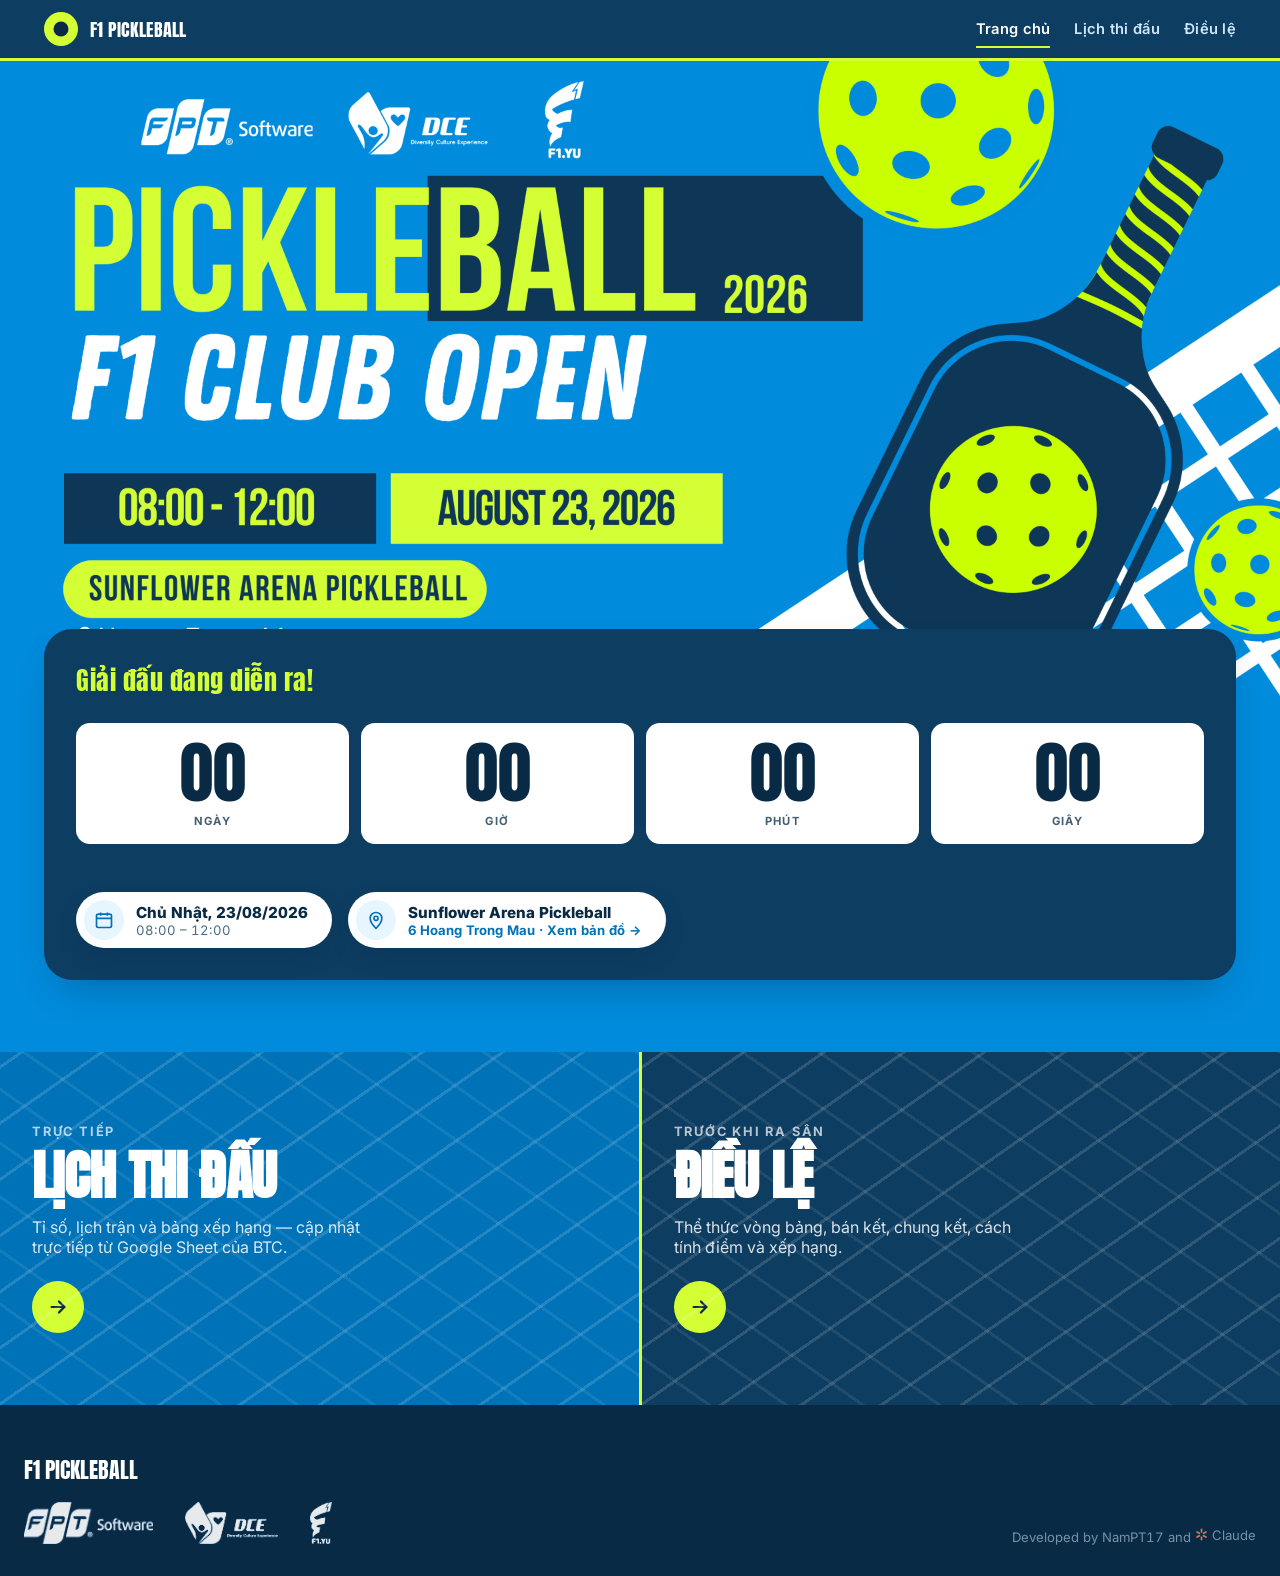
==== commit a49f0fee: "Add championship trophy watermark, drop standings page - Chung kết match card gets a subtle gold tro" ====
--- a/index.html
+++ b/index.html
@@ -36,7 +36,6 @@
     <nav class="nav" id="site-nav" aria-label="Điều hướng chính">
       <a class="nav__link" href="index.html" aria-current="page">Trang chủ</a>
       <a class="nav__link" href="schedule.html">Lịch thi đấu</a>
-      <a class="nav__link" href="standings.html">Bảng xếp hạng</a>
       <a class="nav__link" href="rules.html">Điều lệ</a>
     </nav>
   </div>
--- a/css/style.css
+++ b/css/style.css
@@ -452,6 +452,8 @@
 .match-list{ display: grid; gap: var(--space-3); grid-template-columns: 1fr; }
 @media (min-width: 700px){
   .match-list{ grid-template-columns: repeat(2, 1fr); }
+  .match-list--center{ grid-template-columns: 1fr; justify-items: center; }
+  .match-list--center .match-card{ width: 100%; max-width: 460px; }
 }
 
 /* match card — stacked rows (mobile-first, matches PPA Tour results pattern) */
@@ -463,6 +465,27 @@
   border: 2px solid transparent;
 }
 .match-card[data-status="completed"]{ border-color: rgba(211,255,52,0.55); }
+
+.match-card--final{ position: relative; overflow: hidden; }
+.match-card--final::before{
+  content: "";
+  position: absolute; inset: 0; margin: auto;
+  width: 200px; height: 200px;
+  background: radial-gradient(circle, rgba(201,162,39,0.16) 0%, rgba(201,162,39,0) 72%);
+  filter: blur(18px);
+  pointer-events: none; z-index: 0;
+}
+.match-card__watermark{
+  position: absolute; inset: 0; margin: auto;
+  width: 150px; height: 150px;
+  display: flex; align-items: center; justify-content: center;
+  color: #C9A227;
+  opacity: 0.14;
+  filter: blur(0.5px);
+  pointer-events: none; z-index: 0;
+}
+.match-card__watermark svg{ width: 100%; height: 100%; }
+.match-card--final > *:not(.match-card__watermark){ position: relative; z-index: 1; }
 .match-card__head{ display: flex; justify-content: flex-end; margin-bottom: var(--space-3); }
 .match-card__badge{
   font-size: 0.7rem; font-weight: 800; letter-spacing: 0.03em;
@@ -548,9 +571,10 @@
   box-shadow: 0 1px 2px rgba(15,23,42,0.04);
   transition: border-color 0.15s ease, box-shadow 0.15s ease;
   -moz-appearance: textfield;
+  appearance: textfield;
 }
 .match-score-input::-webkit-outer-spin-button,
-.match-score-input::-webkit-inner-spin-button{ -webkit-appearance: none; margin: 0; }
+.match-score-input::-webkit-inner-spin-button{ -webkit-appearance: none; appearance: none; margin: 0; }
 .match-score-input::placeholder{ color: #CBD5E1; font-weight: 700; }
 .match-score-input:hover{ border-color: #CBD5E1; }
 .match-score-input:focus{
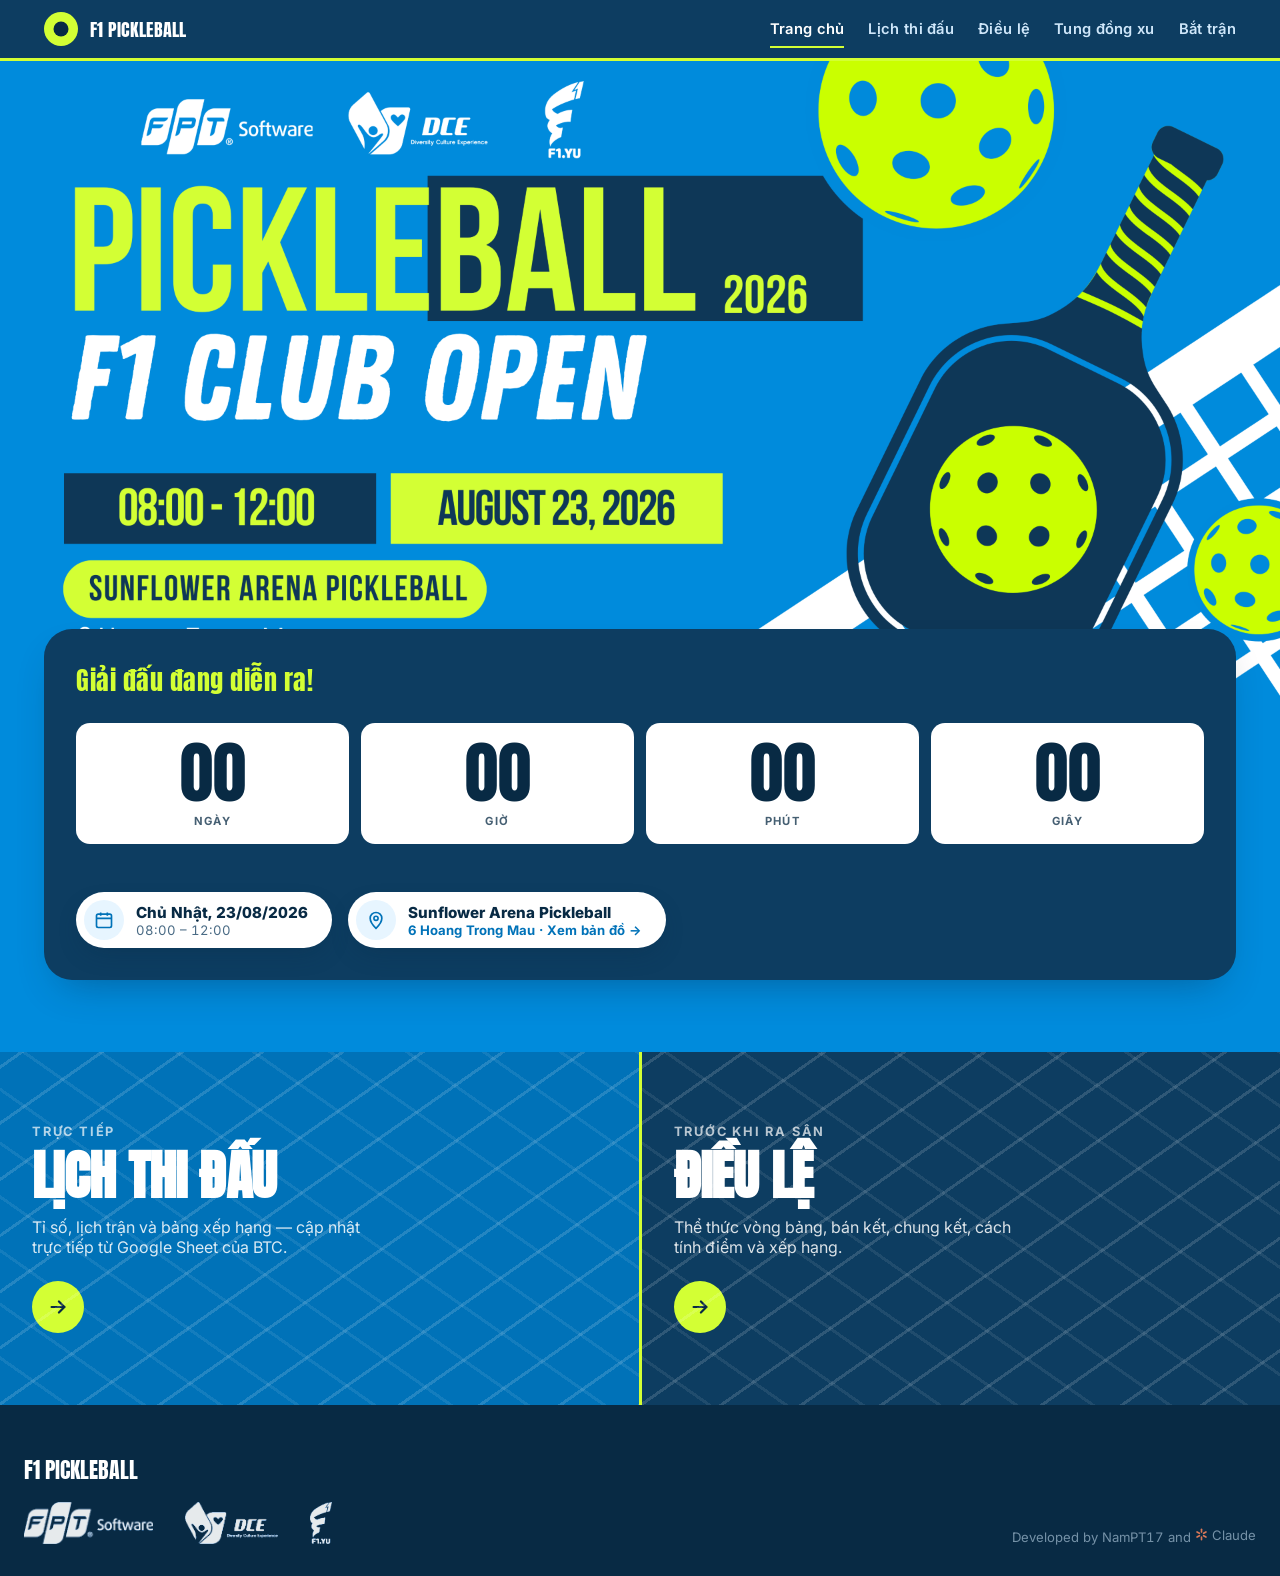
==== commit 7ed22609: "Add coin toss and referee scoring tools The referee page walks a match end to end: pick the court an" ====
--- a/index.html
+++ b/index.html
@@ -37,6 +37,8 @@
       <a class="nav__link" href="index.html" aria-current="page">Trang chủ</a>
       <a class="nav__link" href="schedule.html">Lịch thi đấu</a>
       <a class="nav__link" href="rules.html">Điều lệ</a>
+      <a class="nav__link" href="coin-toss.html">Tung đồng xu</a>
+      <a class="nav__link" href="referee.html">Bắt trận</a>
     </nav>
   </div>
 </header>
